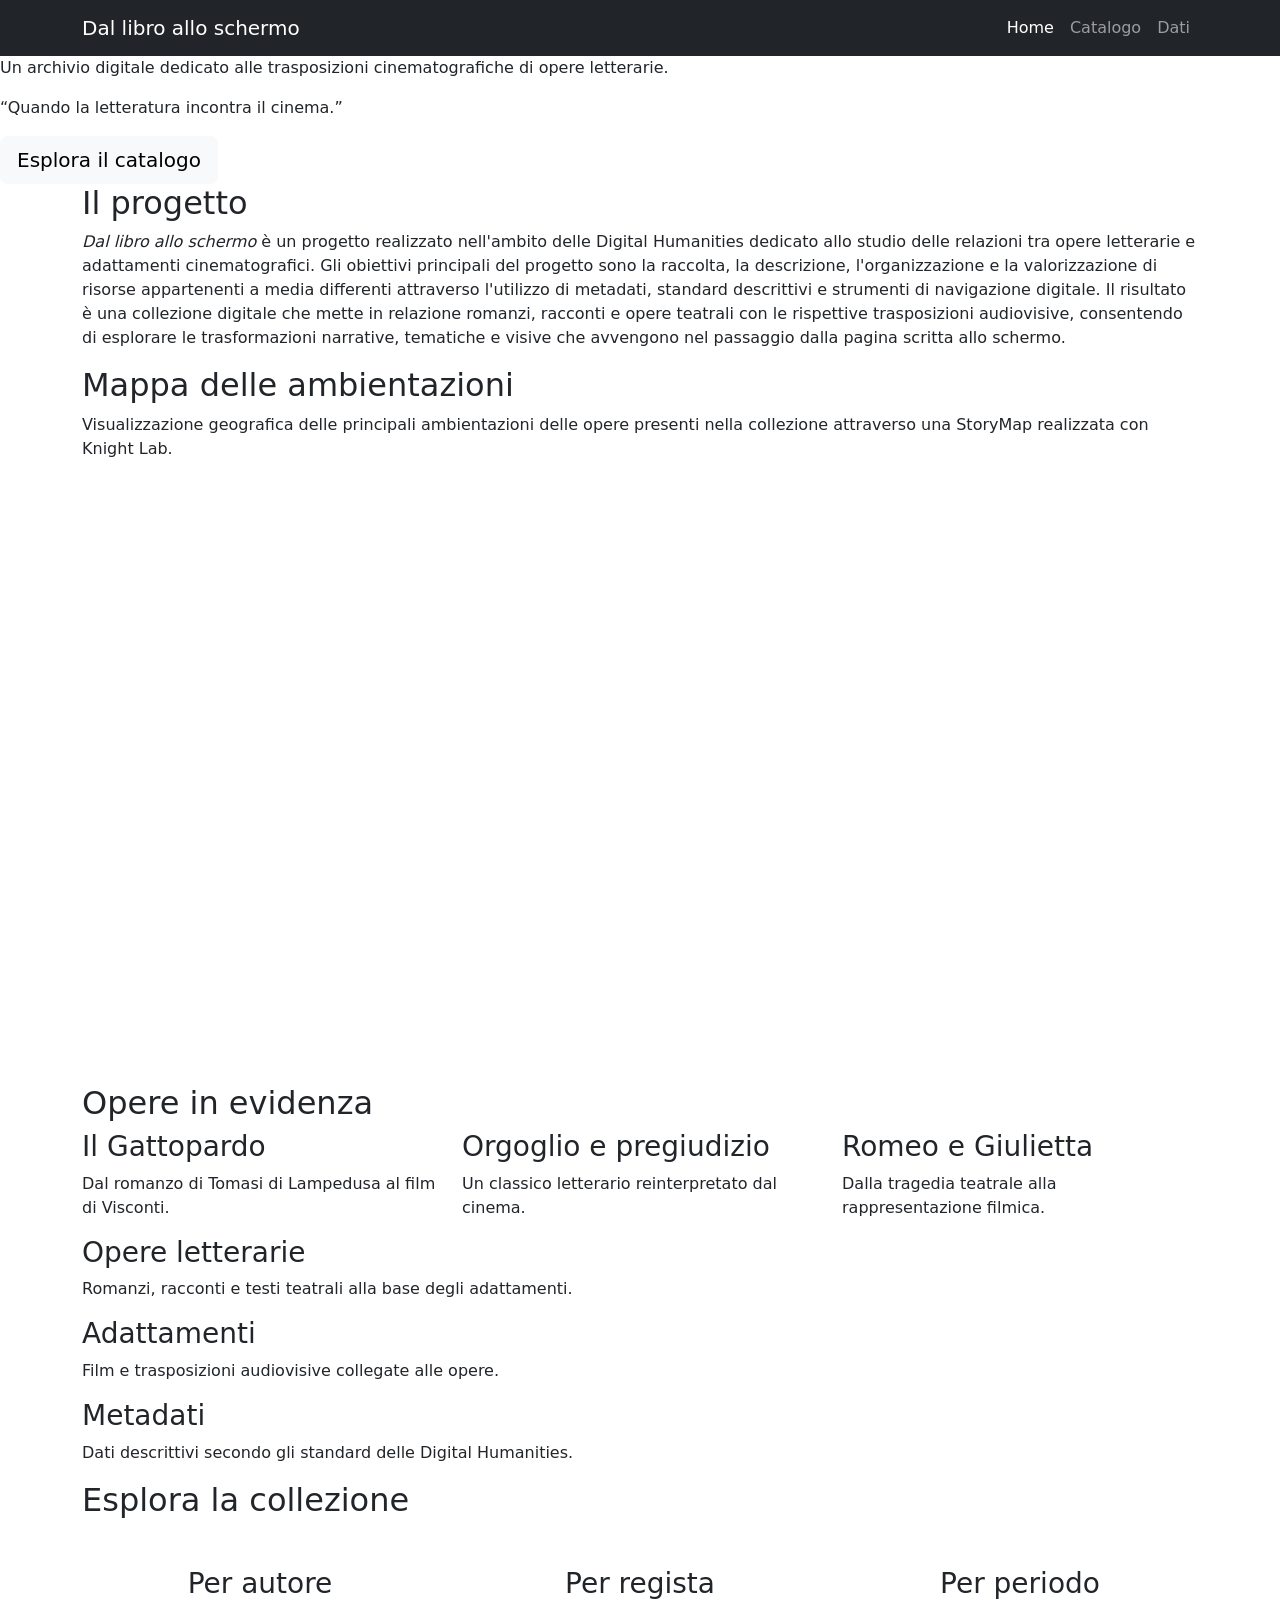
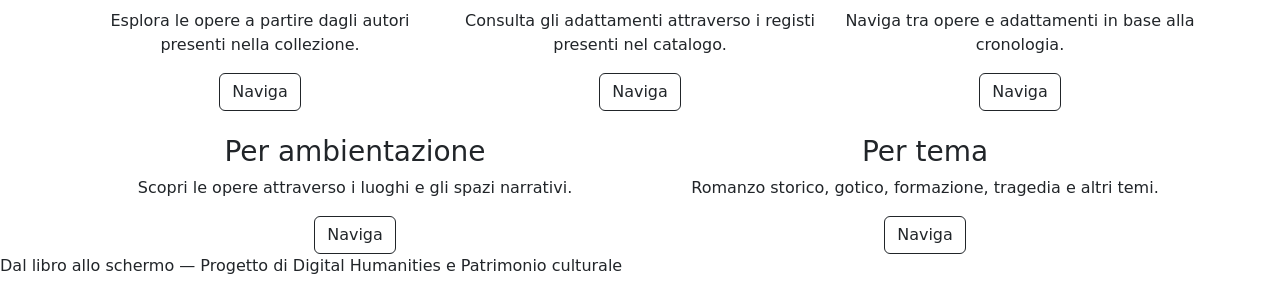
==== index.html @ 4e42fbd8 "Create index.html" ====
<!DOCTYPE html>
<html lang="it">

<head>
    <meta charset="UTF-8">
    <meta name="viewport" content="width=device-width, initial-scale=1.0">
    <title>Dal libro allo schermo</title>

    <meta name="description" content="Catalogo digitale di opere letterarie e relative trasposizioni cinematografiche.">
    <meta name="DC.Title" content="Dal libro allo schermo">
    <meta name="DC.Creator" content="Francesca">
    <meta name="DC.Subject" content="Letteratura, cinema, adattamenti cinematografici, Digital Humanities">
    <meta name="DC.Description" content="Catalogo digitale dedicato alle trasposizioni cinematografiche di opere letterarie.">
    <meta name="DC.Publisher" content="Università di Bologna">
    <meta name="DC.Date" content="2026">
    <meta name="DC.Type" content="Catalogo digitale">
    <meta name="DC.Format" content="text/html">
    <meta name="DC.Language" content="it">
    <meta name="DC.Rights" content="Progetto realizzato per finalità didattiche">

    <link href="https://cdn.jsdelivr.net/npm/bootstrap@5.3.3/dist/css/bootstrap.min.css" rel="stylesheet">
    <link rel="stylesheet" href="style.css">
</head>

<body>

<nav class="navbar navbar-expand-lg navbar-dark bg-dark fixed-top">
    <div class="container">

        <a class="navbar-brand" href="index.html">Dal libro allo schermo</a>

        <button class="navbar-toggler" type="button" data-bs-toggle="collapse" data-bs-target="#menu">
            <span class="navbar-toggler-icon"></span>
        </button>

        <div class="collapse navbar-collapse" id="menu">
            <ul class="navbar-nav ms-auto">
                <li class="nav-item">
                    <a class="nav-link active" href="index.html">Home</a>
                </li>

                <li class="nav-item">
                    <a class="nav-link" href="catalogo.html">Catalogo</a>
                </li>

                <li class="nav-item">
                    <a class="nav-link" href="dati.html">Dati</a>
                </li>
            </ul>
        </div>

    </div>
</nav>

<header class="hero">
    <div class="hero-content">
        <h1>Dal libro allo schermo</h1>

        <p>
            Un archivio digitale dedicato alle trasposizioni cinematografiche
            di opere letterarie.
        </p>

        <p class="quote">
            “Quando la letteratura incontra il cinema.”
        </p>

        <a href="catalogo.html" class="btn btn-light btn-lg">
            Esplora il catalogo
        </a>
    </div>
</header>

<main>

    <section class="intro-section">
        <div class="container">
            <h2>Il progetto</h2>

            <p>
                <em>Dal libro allo schermo</em> è un progetto realizzato nell'ambito
                delle Digital Humanities dedicato allo studio delle relazioni tra opere
                letterarie e adattamenti cinematografici. Gli obiettivi principali del
                progetto sono la raccolta, la descrizione, l'organizzazione e la
                valorizzazione di risorse appartenenti a media differenti attraverso
                l'utilizzo di metadati, standard descrittivi e strumenti di navigazione
                digitale. Il risultato è una collezione digitale che mette in relazione
                romanzi, racconti e opere teatrali con le rispettive trasposizioni
                audiovisive, consentendo di esplorare le trasformazioni narrative,
                tematiche e visive che avvengono nel passaggio dalla pagina scritta
                allo schermo.
            </p>
        </div>
    </section>

    <section class="intro-section">
        <div class="container">

            <h2>Mappa delle ambientazioni</h2>

            <p>
                Visualizzazione geografica delle principali ambientazioni
                delle opere presenti nella collezione attraverso una StoryMap
                realizzata con Knight Lab.
            </p>

            <iframe
                src="https://uploads.knightlab.com/storymapjs/729cb4d6cc2e2c09d432ede99529f337/storymap/index.html"
                width="100%"
                height="600"
                frameborder="0">
            </iframe>

        </div>
    </section>

    <section class="image-section">
        <div class="container">

            <h2>Opere in evidenza</h2>

            <div class="row g-4">

                <div class="col-md-4">
                    <article class="opera-card">
                        <div class="opera-card-body">
                            <h3>Il Gattopardo</h3>
                            <p>Dal romanzo di Tomasi di Lampedusa al film di Visconti.</p>
                        </div>
                    </article>
                </div>

                <div class="col-md-4">
                    <article class="opera-card">
                        <div class="opera-card-body">
                            <h3>Orgoglio e pregiudizio</h3>
                            <p>Un classico letterario reinterpretato dal cinema.</p>
                        </div>
                    </article>
                </div>

                <div class="col-md-4">
                    <article class="opera-card">
                        <div class="opera-card-body">
                            <h3>Romeo e Giulietta</h3>
                            <p>Dalla tragedia teatrale alla rappresentazione filmica.</p>
                        </div>
                    </article>
                </div>

            </div>
        </div>
    </section>

    <section class="info-section">
        <div class="container">

            <div class="info-grid">

                <div>
                    <h3>Opere letterarie</h3>
                    <p>Romanzi, racconti e testi teatrali alla base degli adattamenti.</p>
                </div>

                <div>
                    <h3>Adattamenti</h3>
                    <p>Film e trasposizioni audiovisive collegate alle opere.</p>
                </div>

                <div>
                    <h3>Metadati</h3>
                    <p>Dati descrittivi secondo gli standard delle Digital Humanities.</p>
                </div>

            </div>

        </div>
    </section>

    <section class="intro-section">
        <div class="container">

            <h2>Esplora la collezione</h2>

           

            <div class="row g-4 mt-4">

                <div class="col-md-4">
                    <div class="info-box text-center">
                        <h3> Per autore</h3>
                        <p>Esplora le opere a partire dagli autori presenti nella collezione.</p>
                        <a href="#" class="btn btn-outline-dark">
                            Naviga
                        </a>
                    </div>
                </div>

                <div class="col-md-4">
                    <div class="info-box text-center">
                        <h3> Per regista</h3>
                        <p>Consulta gli adattamenti attraverso i registi presenti nel catalogo.</p>
                        <a href="#" class="btn btn-outline-dark">
                            Naviga
                        </a>
                    </div>
                </div>

                <div class="col-md-4">
                    <div class="info-box text-center">
                        <h3>Per periodo</h3>
                        <p>Naviga tra opere e adattamenti in base alla cronologia.</p>
                        <a href="#" class="btn btn-outline-dark">
                            Naviga
                        </a>
                    </div>
                </div>

                <div class="col-md-6">
                    <div class="info-box text-center">
                        <h3> Per ambientazione</h3>
                        <p>Scopri le opere attraverso i luoghi e gli spazi narrativi.</p>
                        <a href="#" class="btn btn-outline-dark">
                            Naviga
                        </a>
                    </div>
                </div>

                <div class="col-md-6">
                    <div class="info-box text-center">
                        <h3> Per tema</h3>
                        <p>Romanzo storico, gotico, formazione, tragedia e altri temi.</p>
                        <a href="#" class="btn btn-outline-dark">
                            Naviga
                        </a>
                    </div>
                </div>

            </div>

        </div>
    </section>

</main>

<footer>
    <p>Dal libro allo schermo — Progetto di Digital Humanities e Patrimonio culturale</p>
</footer>

<script src="https://cdn.jsdelivr.net/npm/bootstrap@5.3.3/dist/js/bootstrap.bundle.min.js"></script>

</body>
</html>
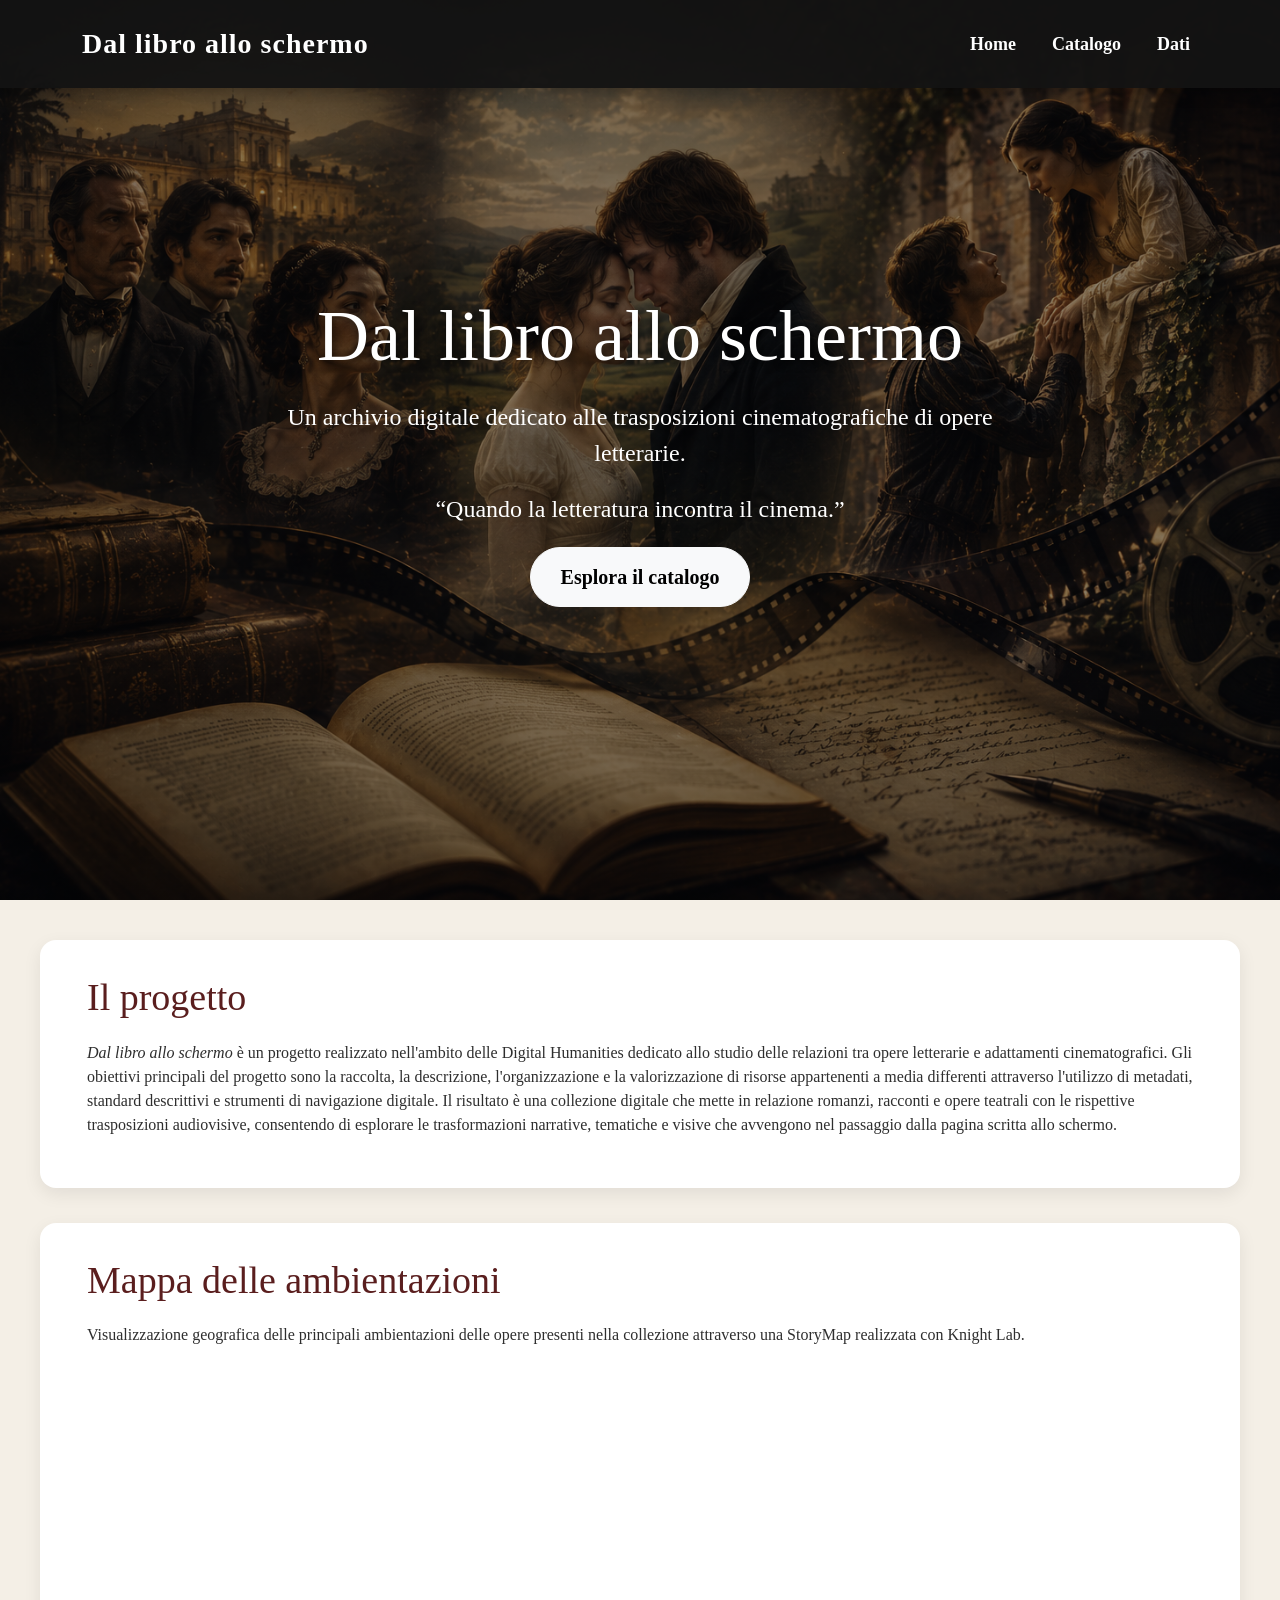
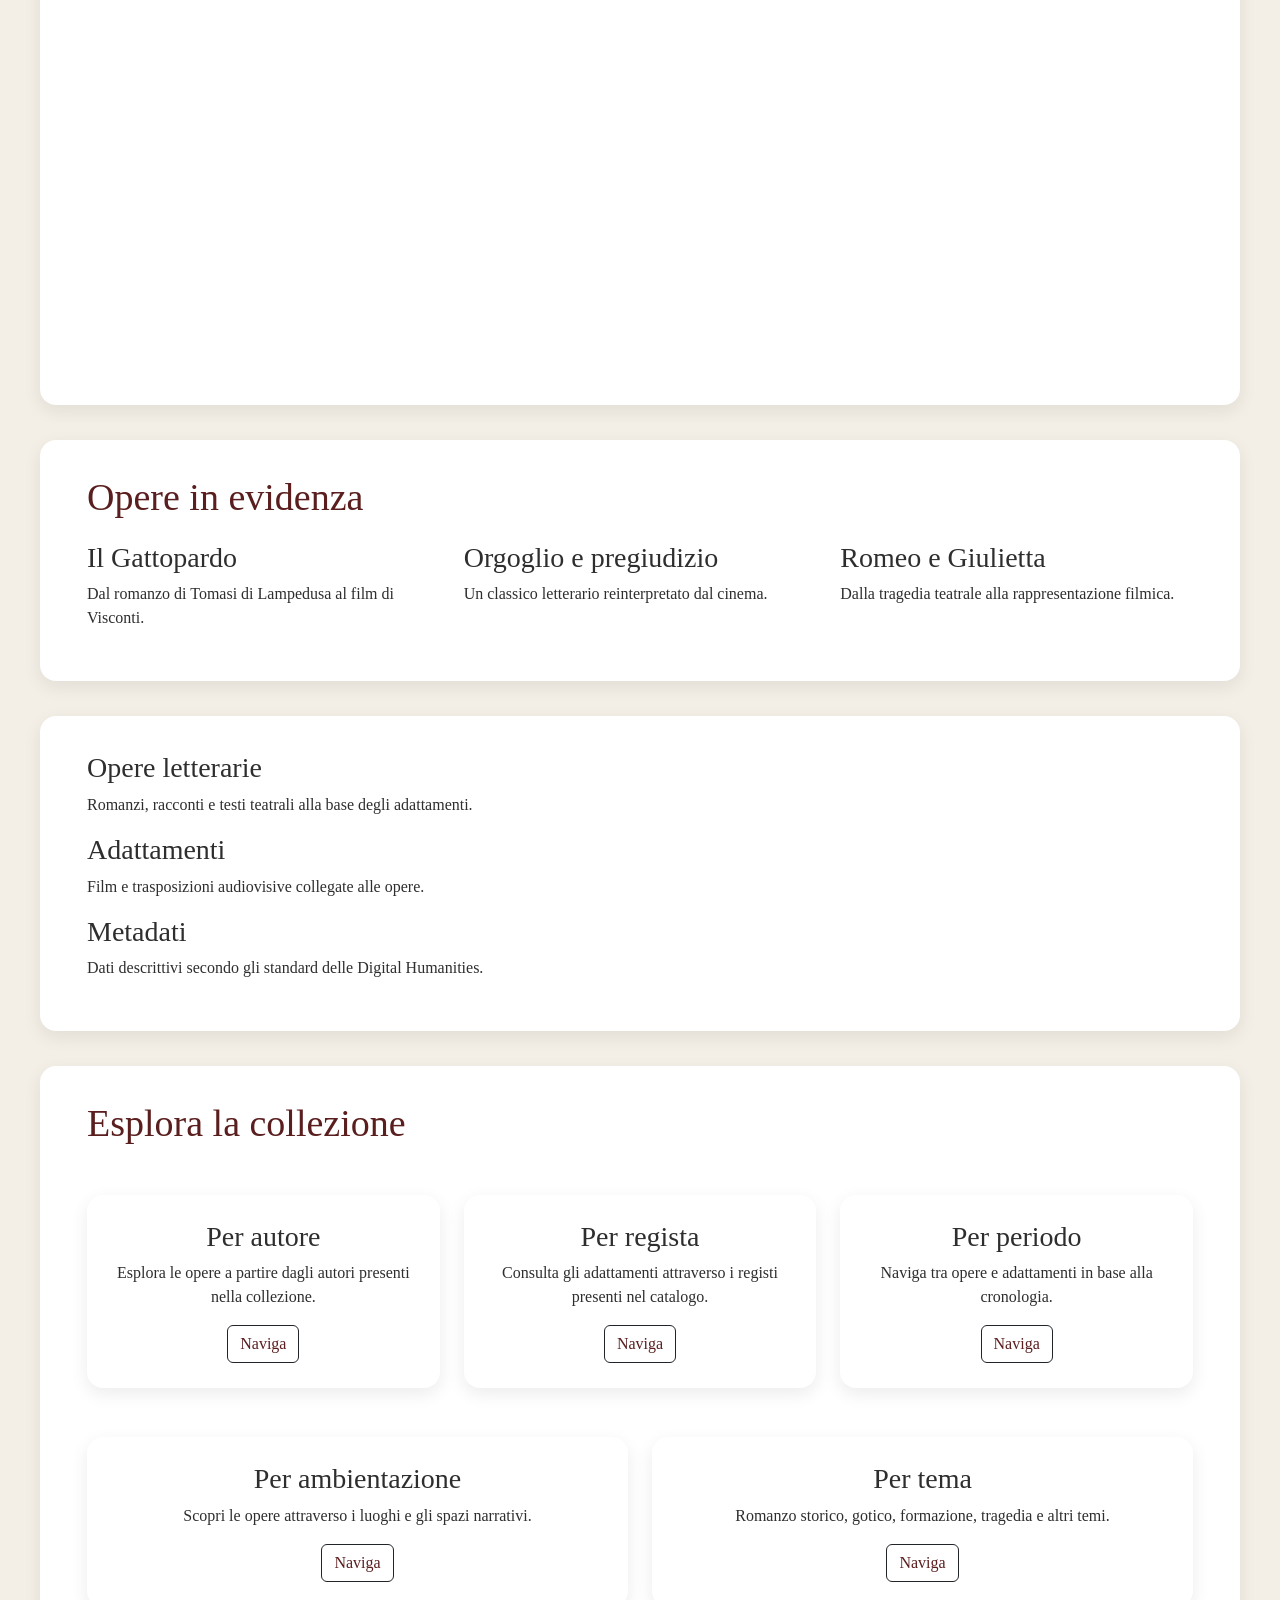
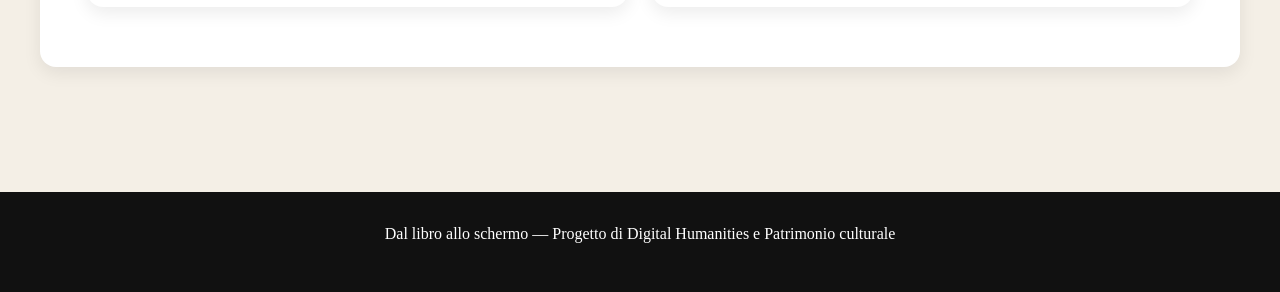
==== commit 509e5e87: "Add files via upload" ====
--- a/index.html
+++ b/index.html
@@ -1,253 +1,253 @@
-<!DOCTYPE html>
-<html lang="it">
-
-<head>
-    <meta charset="UTF-8">
-    <meta name="viewport" content="width=device-width, initial-scale=1.0">
-    <title>Dal libro allo schermo</title>
-
-    <meta name="description" content="Catalogo digitale di opere letterarie e relative trasposizioni cinematografiche.">
-    <meta name="DC.Title" content="Dal libro allo schermo">
-    <meta name="DC.Creator" content="Francesca">
-    <meta name="DC.Subject" content="Letteratura, cinema, adattamenti cinematografici, Digital Humanities">
-    <meta name="DC.Description" content="Catalogo digitale dedicato alle trasposizioni cinematografiche di opere letterarie.">
-    <meta name="DC.Publisher" content="Università di Bologna">
-    <meta name="DC.Date" content="2026">
-    <meta name="DC.Type" content="Catalogo digitale">
-    <meta name="DC.Format" content="text/html">
-    <meta name="DC.Language" content="it">
-    <meta name="DC.Rights" content="Progetto realizzato per finalità didattiche">
-
-    <link href="https://cdn.jsdelivr.net/npm/bootstrap@5.3.3/dist/css/bootstrap.min.css" rel="stylesheet">
-    <link rel="stylesheet" href="style.css">
-</head>
-
-<body>
-
-<nav class="navbar navbar-expand-lg navbar-dark bg-dark fixed-top">
-    <div class="container">
-
-        <a class="navbar-brand" href="index.html">Dal libro allo schermo</a>
-
-        <button class="navbar-toggler" type="button" data-bs-toggle="collapse" data-bs-target="#menu">
-            <span class="navbar-toggler-icon"></span>
-        </button>
-
-        <div class="collapse navbar-collapse" id="menu">
-            <ul class="navbar-nav ms-auto">
-                <li class="nav-item">
-                    <a class="nav-link active" href="index.html">Home</a>
-                </li>
-
-                <li class="nav-item">
-                    <a class="nav-link" href="catalogo.html">Catalogo</a>
-                </li>
-
-                <li class="nav-item">
-                    <a class="nav-link" href="dati.html">Dati</a>
-                </li>
-            </ul>
-        </div>
-
-    </div>
-</nav>
-
-<header class="hero">
-    <div class="hero-content">
-        <h1>Dal libro allo schermo</h1>
-
-        <p>
-            Un archivio digitale dedicato alle trasposizioni cinematografiche
-            di opere letterarie.
-        </p>
-
-        <p class="quote">
-            “Quando la letteratura incontra il cinema.”
-        </p>
-
-        <a href="catalogo.html" class="btn btn-light btn-lg">
-            Esplora il catalogo
-        </a>
-    </div>
-</header>
-
-<main>
-
-    <section class="intro-section">
-        <div class="container">
-            <h2>Il progetto</h2>
-
-            <p>
-                <em>Dal libro allo schermo</em> è un progetto realizzato nell'ambito
-                delle Digital Humanities dedicato allo studio delle relazioni tra opere
-                letterarie e adattamenti cinematografici. Gli obiettivi principali del
-                progetto sono la raccolta, la descrizione, l'organizzazione e la
-                valorizzazione di risorse appartenenti a media differenti attraverso
-                l'utilizzo di metadati, standard descrittivi e strumenti di navigazione
-                digitale. Il risultato è una collezione digitale che mette in relazione
-                romanzi, racconti e opere teatrali con le rispettive trasposizioni
-                audiovisive, consentendo di esplorare le trasformazioni narrative,
-                tematiche e visive che avvengono nel passaggio dalla pagina scritta
-                allo schermo.
-            </p>
-        </div>
-    </section>
-
-    <section class="intro-section">
-        <div class="container">
-
-            <h2>Mappa delle ambientazioni</h2>
-
-            <p>
-                Visualizzazione geografica delle principali ambientazioni
-                delle opere presenti nella collezione attraverso una StoryMap
-                realizzata con Knight Lab.
-            </p>
-
-            <iframe
-                src="https://uploads.knightlab.com/storymapjs/729cb4d6cc2e2c09d432ede99529f337/storymap/index.html"
-                width="100%"
-                height="600"
-                frameborder="0">
-            </iframe>
-
-        </div>
-    </section>
-
-    <section class="image-section">
-        <div class="container">
-
-            <h2>Opere in evidenza</h2>
-
-            <div class="row g-4">
-
-                <div class="col-md-4">
-                    <article class="opera-card">
-                        <div class="opera-card-body">
-                            <h3>Il Gattopardo</h3>
-                            <p>Dal romanzo di Tomasi di Lampedusa al film di Visconti.</p>
-                        </div>
-                    </article>
-                </div>
-
-                <div class="col-md-4">
-                    <article class="opera-card">
-                        <div class="opera-card-body">
-                            <h3>Orgoglio e pregiudizio</h3>
-                            <p>Un classico letterario reinterpretato dal cinema.</p>
-                        </div>
-                    </article>
-                </div>
-
-                <div class="col-md-4">
-                    <article class="opera-card">
-                        <div class="opera-card-body">
-                            <h3>Romeo e Giulietta</h3>
-                            <p>Dalla tragedia teatrale alla rappresentazione filmica.</p>
-                        </div>
-                    </article>
-                </div>
-
-            </div>
-        </div>
-    </section>
-
-    <section class="info-section">
-        <div class="container">
-
-            <div class="info-grid">
-
-                <div>
-                    <h3>Opere letterarie</h3>
-                    <p>Romanzi, racconti e testi teatrali alla base degli adattamenti.</p>
-                </div>
-
-                <div>
-                    <h3>Adattamenti</h3>
-                    <p>Film e trasposizioni audiovisive collegate alle opere.</p>
-                </div>
-
-                <div>
-                    <h3>Metadati</h3>
-                    <p>Dati descrittivi secondo gli standard delle Digital Humanities.</p>
-                </div>
-
-            </div>
-
-        </div>
-    </section>
-
-    <section class="intro-section">
-        <div class="container">
-
-            <h2>Esplora la collezione</h2>
-
-           
-
-            <div class="row g-4 mt-4">
-
-                <div class="col-md-4">
-                    <div class="info-box text-center">
-                        <h3> Per autore</h3>
-                        <p>Esplora le opere a partire dagli autori presenti nella collezione.</p>
-                        <a href="#" class="btn btn-outline-dark">
-                            Naviga
-                        </a>
-                    </div>
-                </div>
-
-                <div class="col-md-4">
-                    <div class="info-box text-center">
-                        <h3> Per regista</h3>
-                        <p>Consulta gli adattamenti attraverso i registi presenti nel catalogo.</p>
-                        <a href="#" class="btn btn-outline-dark">
-                            Naviga
-                        </a>
-                    </div>
-                </div>
-
-                <div class="col-md-4">
-                    <div class="info-box text-center">
-                        <h3>Per periodo</h3>
-                        <p>Naviga tra opere e adattamenti in base alla cronologia.</p>
-                        <a href="#" class="btn btn-outline-dark">
-                            Naviga
-                        </a>
-                    </div>
-                </div>
-
-                <div class="col-md-6">
-                    <div class="info-box text-center">
-                        <h3> Per ambientazione</h3>
-                        <p>Scopri le opere attraverso i luoghi e gli spazi narrativi.</p>
-                        <a href="#" class="btn btn-outline-dark">
-                            Naviga
-                        </a>
-                    </div>
-                </div>
-
-                <div class="col-md-6">
-                    <div class="info-box text-center">
-                        <h3> Per tema</h3>
-                        <p>Romanzo storico, gotico, formazione, tragedia e altri temi.</p>
-                        <a href="#" class="btn btn-outline-dark">
-                            Naviga
-                        </a>
-                    </div>
-                </div>
-
-            </div>
-
-        </div>
-    </section>
-
-</main>
-
-<footer>
-    <p>Dal libro allo schermo — Progetto di Digital Humanities e Patrimonio culturale</p>
-</footer>
-
-<script src="https://cdn.jsdelivr.net/npm/bootstrap@5.3.3/dist/js/bootstrap.bundle.min.js"></script>
-
-</body>
-</html>
+<!DOCTYPE html>
+<html lang="it">
+
+<head>
+    <meta charset="UTF-8">
+    <meta name="viewport" content="width=device-width, initial-scale=1.0">
+    <title>Dal libro allo schermo</title>
+
+    <meta name="description" content="Catalogo digitale di opere letterarie e relative trasposizioni cinematografiche.">
+    <meta name="DC.Title" content="Dal libro allo schermo">
+    <meta name="DC.Creator" content="Francesca">
+    <meta name="DC.Subject" content="Letteratura, cinema, adattamenti cinematografici, Digital Humanities">
+    <meta name="DC.Description" content="Catalogo digitale dedicato alle trasposizioni cinematografiche di opere letterarie.">
+    <meta name="DC.Publisher" content="Università di Bologna">
+    <meta name="DC.Date" content="2026">
+    <meta name="DC.Type" content="Catalogo digitale">
+    <meta name="DC.Format" content="text/html">
+    <meta name="DC.Language" content="it">
+    <meta name="DC.Rights" content="Progetto realizzato per finalità didattiche">
+
+    <link href="https://cdn.jsdelivr.net/npm/bootstrap@5.3.3/dist/css/bootstrap.min.css" rel="stylesheet">
+    <link rel="stylesheet" href="style.css">
+</head>
+
+<body>
+
+<nav class="navbar navbar-expand-lg navbar-dark bg-dark fixed-top">
+    <div class="container">
+
+        <a class="navbar-brand" href="index.html">Dal libro allo schermo</a>
+
+        <button class="navbar-toggler" type="button" data-bs-toggle="collapse" data-bs-target="#menu">
+            <span class="navbar-toggler-icon"></span>
+        </button>
+
+        <div class="collapse navbar-collapse" id="menu">
+            <ul class="navbar-nav ms-auto">
+                <li class="nav-item">
+                    <a class="nav-link active" href="index.html">Home</a>
+                </li>
+
+                <li class="nav-item">
+                    <a class="nav-link" href="catalogo.html">Catalogo</a>
+                </li>
+
+                <li class="nav-item">
+                    <a class="nav-link" href="dati.html">Dati</a>
+                </li>
+            </ul>
+        </div>
+
+    </div>
+</nav>
+
+<header class="hero">
+    <div class="hero-content">
+        <h1>Dal libro allo schermo</h1>
+
+        <p>
+            Un archivio digitale dedicato alle trasposizioni cinematografiche
+            di opere letterarie.
+        </p>
+
+        <p class="quote">
+            “Quando la letteratura incontra il cinema.”
+        </p>
+
+        <a href="catalogo.html" class="btn btn-light btn-lg">
+            Esplora il catalogo
+        </a>
+    </div>
+</header>
+
+<main>
+
+    <section class="intro-section">
+        <div class="container">
+            <h2>Il progetto</h2>
+
+            <p>
+                <em>Dal libro allo schermo</em> è un progetto realizzato nell'ambito
+                delle Digital Humanities dedicato allo studio delle relazioni tra opere
+                letterarie e adattamenti cinematografici. Gli obiettivi principali del
+                progetto sono la raccolta, la descrizione, l'organizzazione e la
+                valorizzazione di risorse appartenenti a media differenti attraverso
+                l'utilizzo di metadati, standard descrittivi e strumenti di navigazione
+                digitale. Il risultato è una collezione digitale che mette in relazione
+                romanzi, racconti e opere teatrali con le rispettive trasposizioni
+                audiovisive, consentendo di esplorare le trasformazioni narrative,
+                tematiche e visive che avvengono nel passaggio dalla pagina scritta
+                allo schermo.
+            </p>
+        </div>
+    </section>
+
+    <section class="intro-section">
+        <div class="container">
+
+            <h2>Mappa delle ambientazioni</h2>
+
+            <p>
+                Visualizzazione geografica delle principali ambientazioni
+                delle opere presenti nella collezione attraverso una StoryMap
+                realizzata con Knight Lab.
+            </p>
+
+            <iframe
+                src="https://uploads.knightlab.com/storymapjs/729cb4d6cc2e2c09d432ede99529f337/storymap/index.html"
+                width="100%"
+                height="600"
+                frameborder="0">
+            </iframe>
+
+        </div>
+    </section>
+
+    <section class="image-section">
+        <div class="container">
+
+            <h2>Opere in evidenza</h2>
+
+            <div class="row g-4">
+
+                <div class="col-md-4">
+                    <article class="opera-card">
+                        <div class="opera-card-body">
+                            <h3>Il Gattopardo</h3>
+                            <p>Dal romanzo di Tomasi di Lampedusa al film di Visconti.</p>
+                        </div>
+                    </article>
+                </div>
+
+                <div class="col-md-4">
+                    <article class="opera-card">
+                        <div class="opera-card-body">
+                            <h3>Orgoglio e pregiudizio</h3>
+                            <p>Un classico letterario reinterpretato dal cinema.</p>
+                        </div>
+                    </article>
+                </div>
+
+                <div class="col-md-4">
+                    <article class="opera-card">
+                        <div class="opera-card-body">
+                            <h3>Romeo e Giulietta</h3>
+                            <p>Dalla tragedia teatrale alla rappresentazione filmica.</p>
+                        </div>
+                    </article>
+                </div>
+
+            </div>
+        </div>
+    </section>
+
+    <section class="info-section">
+        <div class="container">
+
+            <div class="info-grid">
+
+                <div>
+                    <h3>Opere letterarie</h3>
+                    <p>Romanzi, racconti e testi teatrali alla base degli adattamenti.</p>
+                </div>
+
+                <div>
+                    <h3>Adattamenti</h3>
+                    <p>Film e trasposizioni audiovisive collegate alle opere.</p>
+                </div>
+
+                <div>
+                    <h3>Metadati</h3>
+                    <p>Dati descrittivi secondo gli standard delle Digital Humanities.</p>
+                </div>
+
+            </div>
+
+        </div>
+    </section>
+
+    <section class="intro-section">
+        <div class="container">
+
+            <h2>Esplora la collezione</h2>
+
+           
+
+            <div class="row g-4 mt-4">
+
+                <div class="col-md-4">
+                    <div class="info-box text-center">
+                        <h3> Per autore</h3>
+                        <p>Esplora le opere a partire dagli autori presenti nella collezione.</p>
+                        <a href="#" class="btn btn-outline-dark">
+                            Naviga
+                        </a>
+                    </div>
+                </div>
+
+                <div class="col-md-4">
+                    <div class="info-box text-center">
+                        <h3> Per regista</h3>
+                        <p>Consulta gli adattamenti attraverso i registi presenti nel catalogo.</p>
+                        <a href="#" class="btn btn-outline-dark">
+                            Naviga
+                        </a>
+                    </div>
+                </div>
+
+                <div class="col-md-4">
+                    <div class="info-box text-center">
+                        <h3>Per periodo</h3>
+                        <p>Naviga tra opere e adattamenti in base alla cronologia.</p>
+                        <a href="#" class="btn btn-outline-dark">
+                            Naviga
+                        </a>
+                    </div>
+                </div>
+
+                <div class="col-md-6">
+                    <div class="info-box text-center">
+                        <h3> Per ambientazione</h3>
+                        <p>Scopri le opere attraverso i luoghi e gli spazi narrativi.</p>
+                        <a href="#" class="btn btn-outline-dark">
+                            Naviga
+                        </a>
+                    </div>
+                </div>
+
+                <div class="col-md-6">
+                    <div class="info-box text-center">
+                        <h3> Per tema</h3>
+                        <p>Romanzo storico, gotico, formazione, tragedia e altri temi.</p>
+                        <a href="#" class="btn btn-outline-dark">
+                            Naviga
+                        </a>
+                    </div>
+                </div>
+
+            </div>
+
+        </div>
+    </section>
+
+</main>
+
+<footer>
+    <p>Dal libro allo schermo — Progetto di Digital Humanities e Patrimonio culturale</p>
+</footer>
+
+<script src="https://cdn.jsdelivr.net/npm/bootstrap@5.3.3/dist/js/bootstrap.bundle.min.js"></script>
+
+</body>
+</html>
--- a/style.css
+++ b/style.css
@@ -0,0 +1,226 @@
+:root {
+    --bg: #f4efe6;
+    --text: #2e2e2e;
+    --brand: #5a1e1e;
+    --brand-light: #8b3a3a;
+    --white: #ffffff;
+    --shadow-small: 0 6px 18px rgba(0,0,0,0.08);
+    --shadow-big: 0 10px 24px rgba(0,0,0,0.15);
+}
+
+body {
+    margin: 0;
+    background-color: var(--bg);
+    color: var(--text);
+    font-family: Georgia, serif;
+}
+
+main {
+    padding: 40px;
+}
+
+.navbar {
+    background-color: var(--brand) !important;
+}
+
+.navbar-brand,
+.nav-link {
+    color: white !important;
+    font-weight: 600;
+}
+
+.nav-link:hover,
+.navbar-brand:hover {
+    color: #d8b08c !important;
+}
+
+/* HOME */
+.hero {
+    min-height: 100vh;
+    display: flex;
+    align-items: center;
+    justify-content: center;
+    text-align: center;
+    color: white;
+    padding: 120px 20px;
+    background:
+        linear-gradient(rgba(0,0,0,0.45), rgba(0,0,0,0.45)),
+        url("img/fotohome.png");
+    background-size: cover;
+    background-position: center;
+}
+
+.hero h1 {
+    font-size: 72px;
+    text-shadow: 2px 2px 10px rgba(0,0,0,0.7);
+}
+
+.hero p {
+    font-size: 24px;
+    max-width: 800px;
+    margin: 20px auto;
+}
+
+.hero .btn {
+    padding: 14px 30px;
+    border-radius: 30px;
+    font-weight: bold;
+}
+
+/* SEZIONI */
+section {
+    background-color: white;
+    padding: 35px;
+    border-radius: 16px;
+    margin-bottom: 35px;
+    box-shadow: var(--shadow-small);
+}
+
+section h2 {
+    color: var(--brand);
+    font-size: 38px;
+    margin-bottom: 20px;
+}
+
+/* CATALOGO */
+.catalogo-hero {
+    background: linear-gradient(135deg, #5a1e1e, #111);
+    color: white;
+    text-align: center;
+    padding: 90px 30px;
+}
+
+.catalogo-hero h1 {
+    font-size: 60px;
+    margin-bottom: 15px;
+}
+
+.catalogo-hero p {
+    font-size: 21px;
+    max-width: 760px;
+    margin: 0 auto;
+}
+
+.catalogo-section {
+    background-color: white;
+    border-radius: 18px;
+    padding: 40px;
+    box-shadow: var(--shadow-small);
+}
+
+.catalogo-section h2 {
+    text-align: center;
+    color: var(--brand);
+    margin-bottom: 40px;
+}
+
+.catalogo-card {
+    background-color: #fffaf2;
+    border-radius: 18px;
+    overflow: hidden;
+    height: 100%;
+    box-shadow: 0 8px 20px rgba(0,0,0,0.14);
+    transition: 0.3s ease;
+}
+
+.catalogo-card:hover {
+    transform: translateY(-6px);
+    box-shadow: var(--shadow-big);
+}
+
+.catalogo-card img {
+    width: 100%;
+    height: 180px;
+    object-fit: cover;
+}
+
+.catalogo-card-body {
+    padding: 24px;
+}
+
+.catalogo-card h3 {
+    color: var(--brand);
+    font-size: 25px;
+    margin-bottom: 15px;
+}
+
+.catalogo-card p {
+    line-height: 1.6;
+    min-height: 105px;
+}
+
+/* FOOTER */
+footer {
+    background-color: #111;
+    color: white;
+    text-align: center;
+    padding: 30px;
+    margin-top: 50px;
+}
+
+/* RESPONSIVE */
+@media (max-width: 768px) {
+    main {
+        padding: 20px;
+    }
+
+    .hero {
+        min-height: 70vh;
+    }
+
+    .hero h1 {
+        font-size: 46px;
+    }
+
+    .catalogo-card img {
+        height: 240px;
+    }
+}.item-title {
+    font-family: Georgia, serif;
+    font-size: 64px;
+    letter-spacing: 2px;
+    color: #5a1e1e;
+    text-align: center;
+}.navbar {
+    background: rgba(20,20,20,0.95) !important;
+
+    padding: 18px 40px;
+
+    box-shadow: 0 4px 14px rgba(0,0,0,0.25);
+}
+
+.navbar-brand {
+    font-family: Georgia, serif;
+    font-size: 28px;
+    letter-spacing: 1px;
+}
+
+.navbar-nav .nav-link {
+    color: white !important;
+
+    font-size: 18px;
+
+    margin-left: 20px;
+
+    transition: 0.3s;
+}
+
+.navbar-nav .nav-link:hover {
+    color: #d8b08c !important;
+
+}.info-box a {
+    color: #5a1e1e;
+    text-decoration: none;
+    font-weight: 500;
+}
+
+.info-box a:hover {
+    color: #7a2c2c;
+    text-decoration: underline;
+}.info-box {
+    background-color: white;
+    padding: 25px;
+    border-radius: 16px;
+    margin-bottom: 25px;
+    box-shadow: var(--shadow-small);
+}
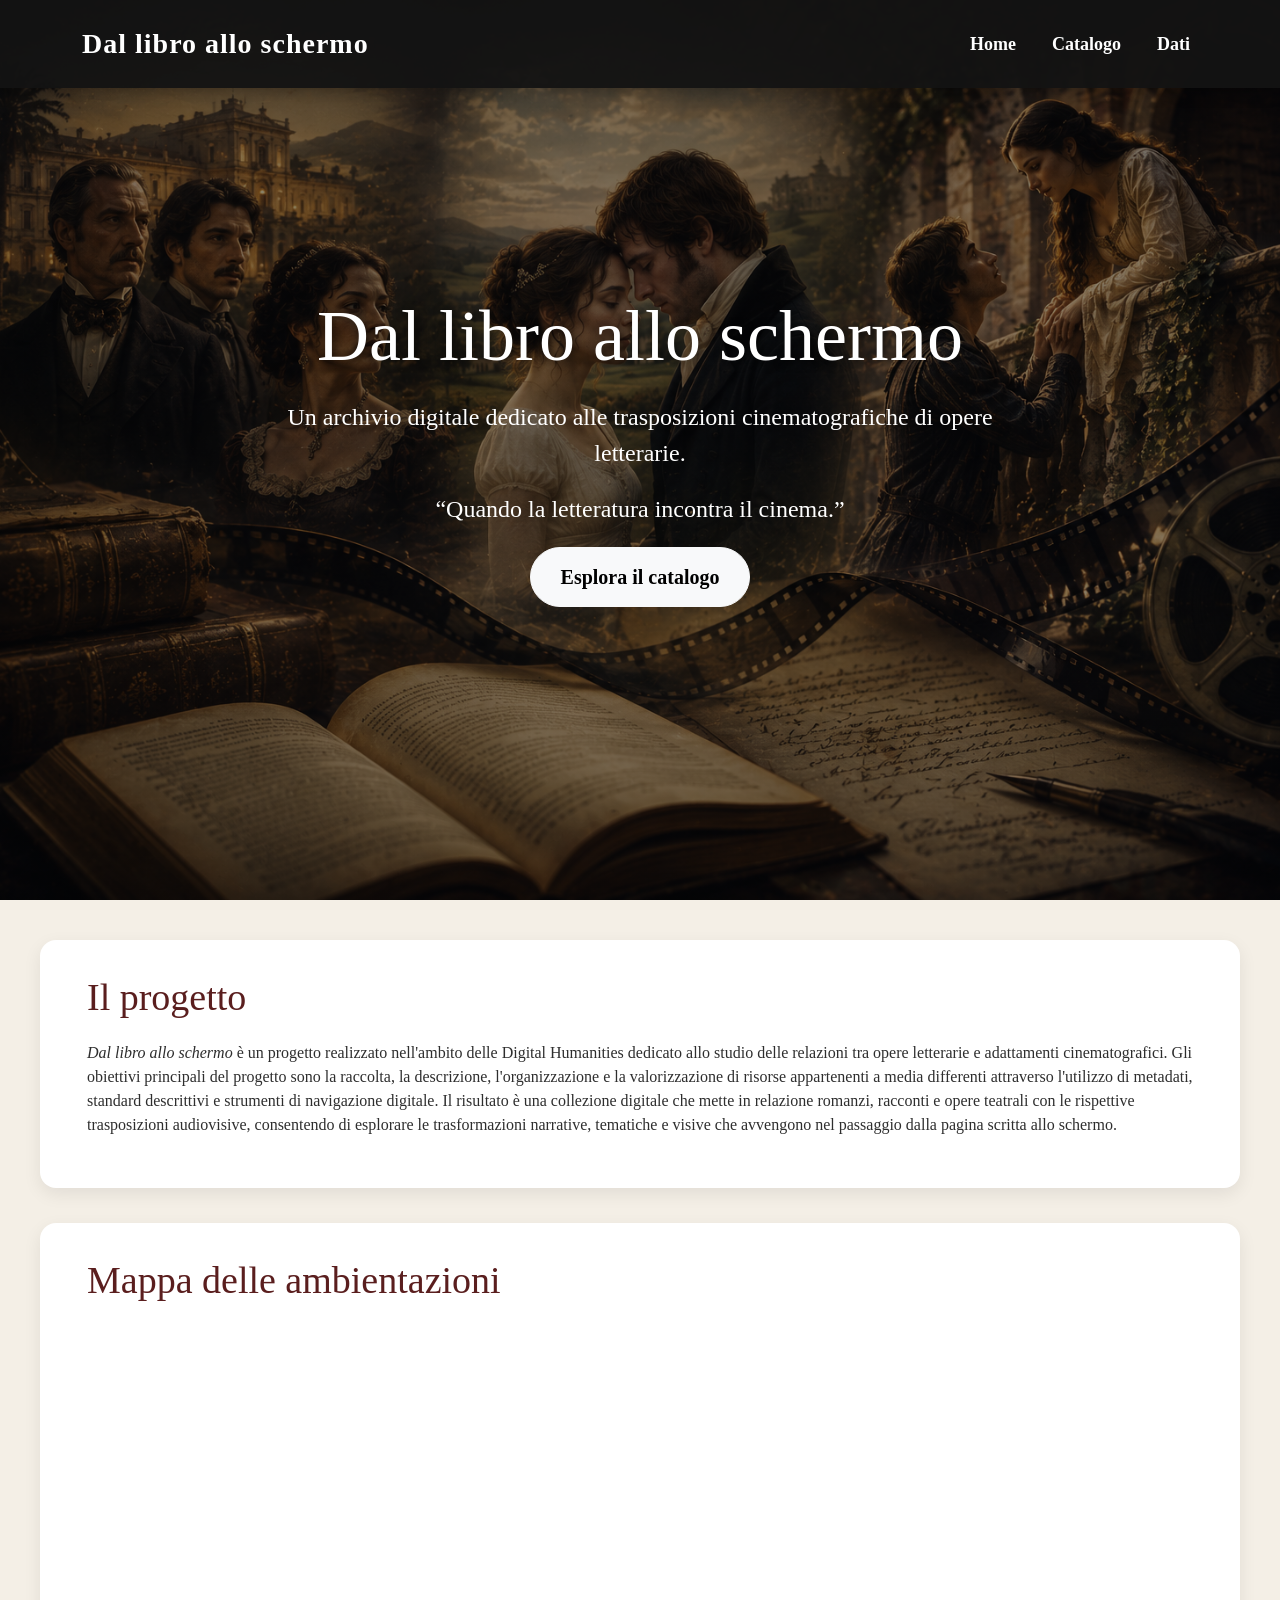
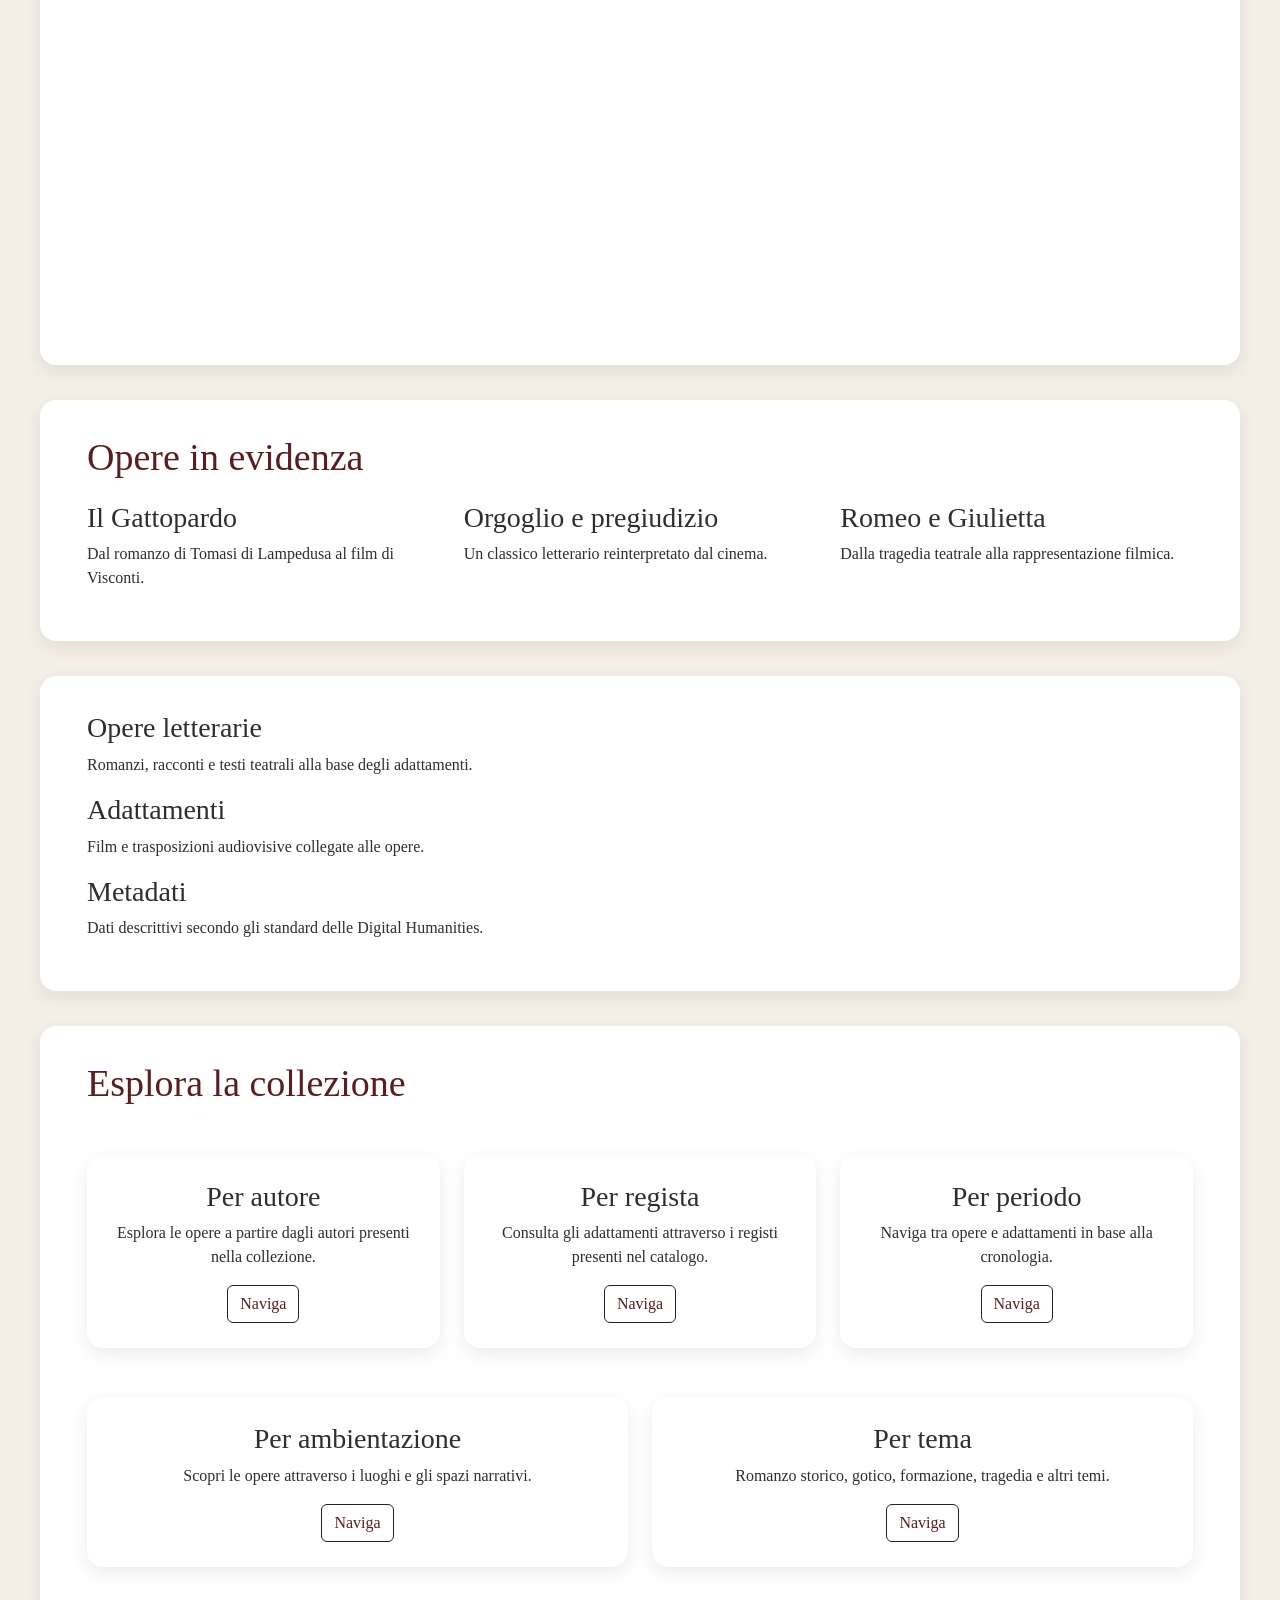
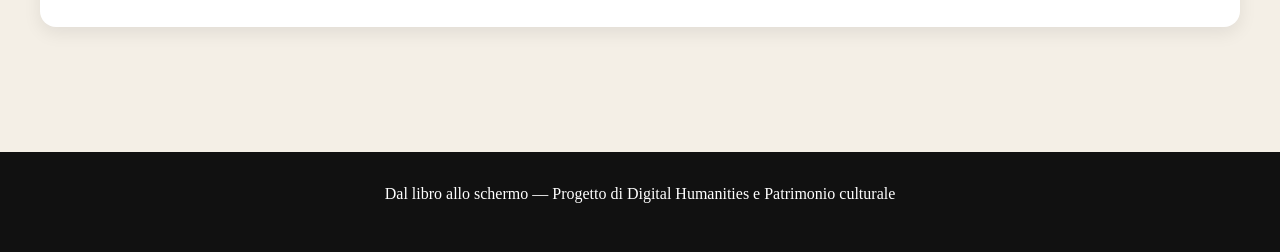
==== commit 14de7976: "index.html" ====
--- a/index.html
+++ b/index.html
@@ -98,11 +98,7 @@
 
             <h2>Mappa delle ambientazioni</h2>
 
-            <p>
-                Visualizzazione geografica delle principali ambientazioni
-                delle opere presenti nella collezione attraverso una StoryMap
-                realizzata con Knight Lab.
-            </p>
+          
 
             <iframe
                 src="https://uploads.knightlab.com/storymapjs/729cb4d6cc2e2c09d432ede99529f337/storymap/index.html"
@@ -250,4 +246,4 @@
 <script src="https://cdn.jsdelivr.net/npm/bootstrap@5.3.3/dist/js/bootstrap.bundle.min.js"></script>
 
 </body>
-</html>+</html>
